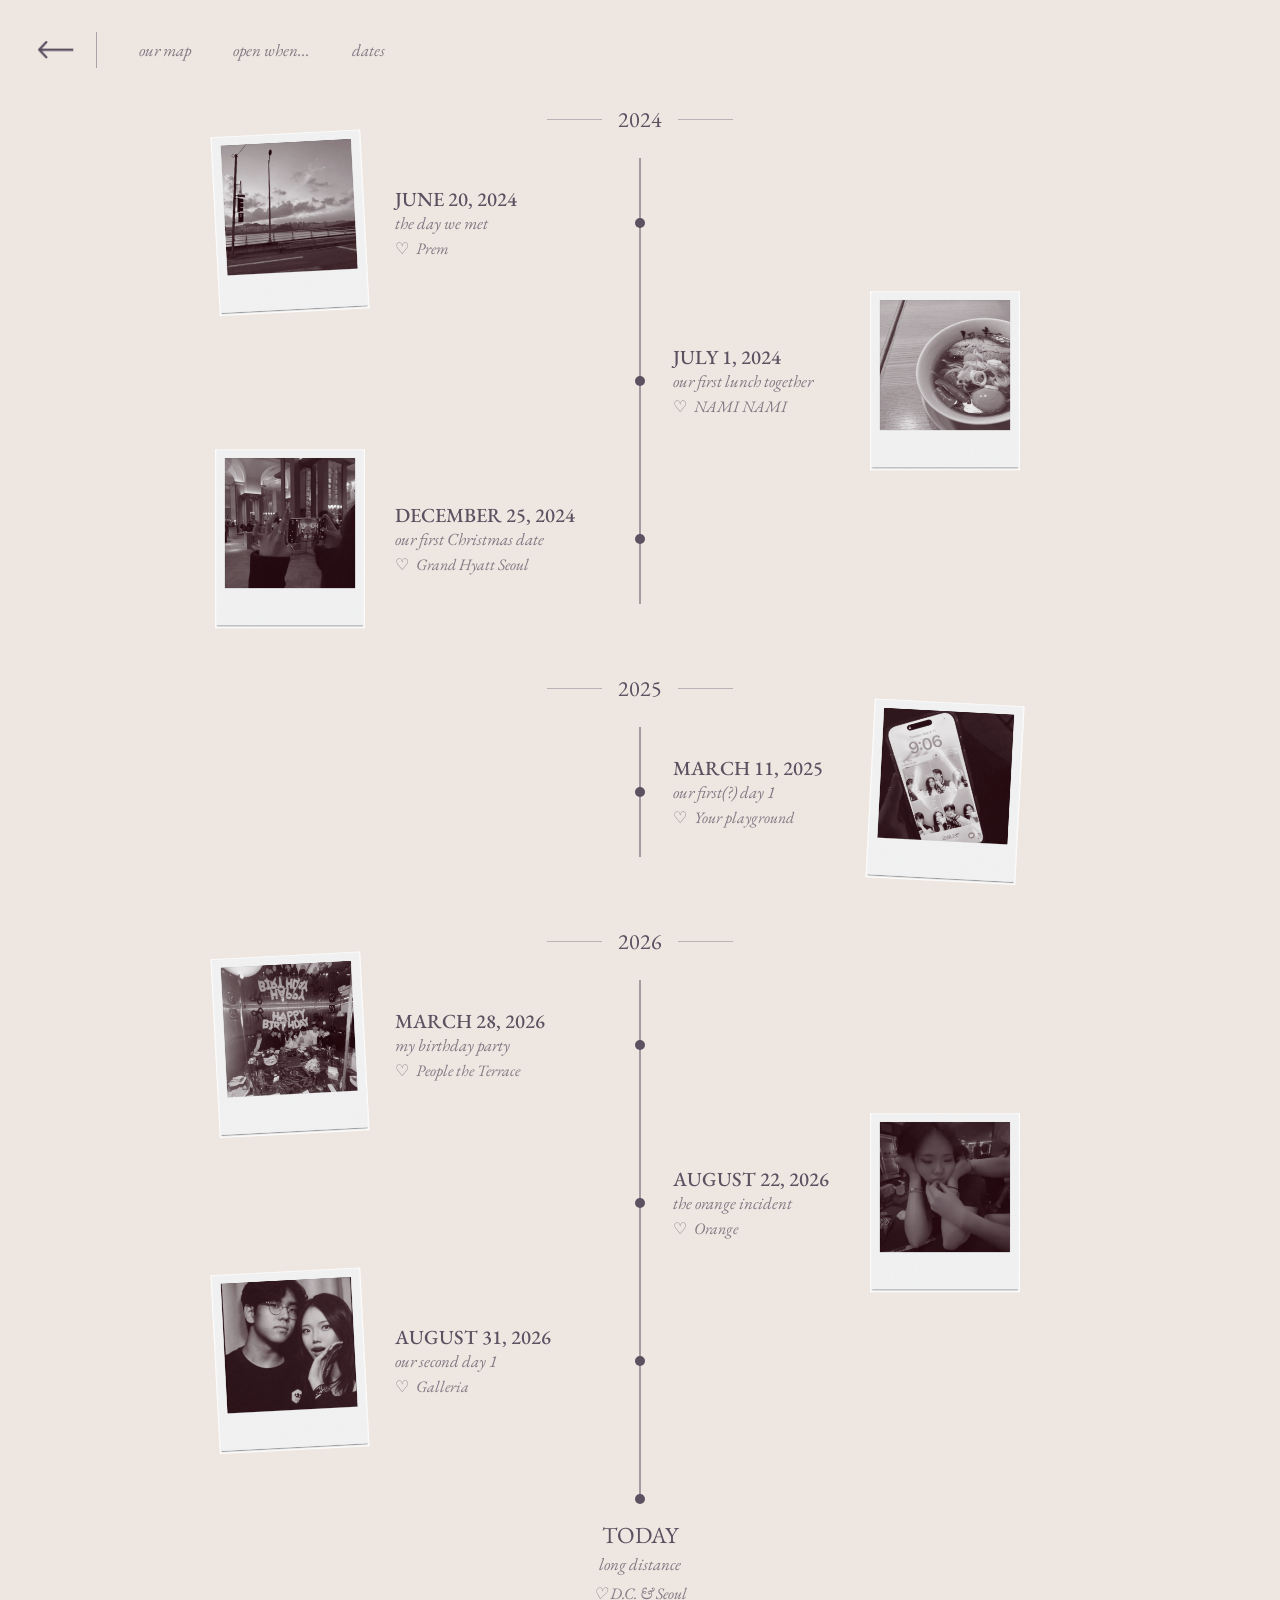
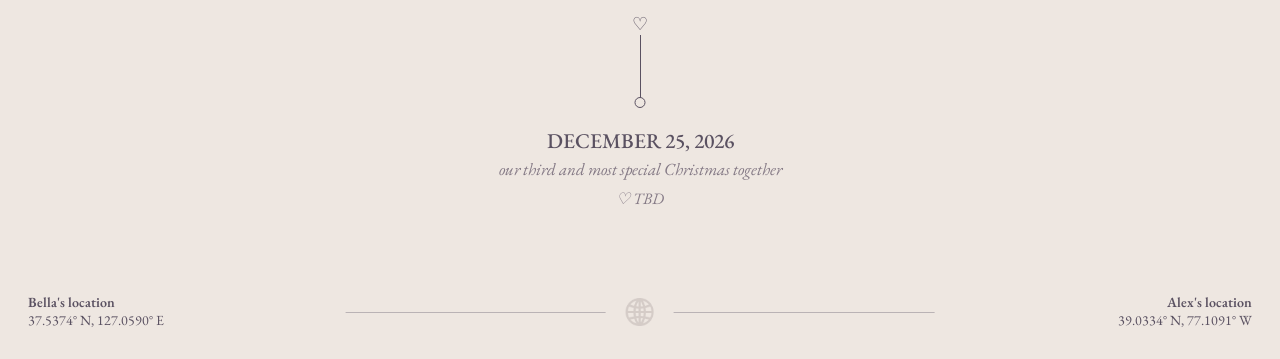
==== dates.html @ 2bf0354f "Add files via upload" ====
<!DOCTYPE html>
<html lang="en">
<head>
  <meta charset="UTF-8">
  <meta name="viewport" content="width=device-width, initial-scale=1.0">

  <title>Our Dates</title>

  <!-- EB Garamond -->
  <link rel="preconnect" href="https://fonts.googleapis.com">
  <link rel="preconnect" href="https://fonts.gstatic.com" crossorigin>

  <link
    href="https://fonts.googleapis.com/css2?family=EB+Garamond:ital,wght@0,400;0,500;0,600;1,400;1,500&display=swap"
    rel="stylesheet"
  >

  <style>

    /* ========================================
       RESET
    ======================================== */

    * {
      box-sizing: border-box;
      margin: 0;
      padding: 0;
    }

    html,
    body {
      width: 100%;
      min-height: 100%;
    }

    body {
      background: #eee7e1;
      color: #5A5161;

      font-family: "EB Garamond", serif;
    }


    /* ========================================
       PAGE
    ======================================== */

    .page {
      position: relative;

      width: 100%;
      min-height: 1650px;

      padding-top: 105px;
      padding-bottom: 150px;
    }


    /* ========================================
       NAVIGATION
    ======================================== */

    .top-nav {
      position: absolute;
      top: 32px;
      left: 38px;

      display: flex;
      align-items: center;
      gap: 42px;

      z-index: 20;
    }

    .back-link {
      display: flex;
      align-items: center;
    }

    .back-link img {
      width: 36px;
      height: auto;
      object-fit: contain;
    }

    .nav-divider {
      width: 1px;
      height: 36px;
      background: rgba(90, 81, 97, 0.45);
      margin-left: -20px;
    }

    .nav-link {
      text-decoration: none;
      color: #857986;

      font-size: 17px;
      font-style: italic;

      transition: opacity 0.2s ease;
    }

    .nav-link:hover {
      opacity: 0.55;
    }


    /* ========================================
       TIMELINE
    ======================================== */

    .timeline {
      position: relative;

      width: 760px;

      margin: 0 auto;
    }


    /* ========================================
       YEAR HEADERS
    ======================================== */

    .year-block {
      margin-bottom: 70px;
    }

    .year-title {
      display: flex;
      align-items: center;
      justify-content: center;

      gap: 16px;

      margin-bottom: 24px;

      font-size: 22px;
      font-weight: 400;
    }

    .year-line {
      width: 55px;
      height: 1px;

      background: rgba(90, 81, 97, 0.35);
    }


    /* ========================================
       YEAR TIMELINE LINE
    ======================================== */

    .year-content {
      position: relative;
    }

    .timeline-line {
      position: absolute;

      top: 0;
      bottom: 0;

      left: 50%;

      width: 1px;

      transform: translateX(-50%);

      background: #5A5161;
    }

    /* Extend ONLY the 2026 timeline down to TODAY */
    .year-block:last-of-type .timeline-line {
        bottom: -70px;
        margin-bottom: 0px;
    }

    .today-section {
        position: relative;
        text-align: center;

        margin-top: 100px;
    }

    .year-2026 {
        margin-bottom: 0;
    }

    .year-2026 .year-content {
        padding-bottom: 40px;
    }




    /* ========================================
       EVENTS
    ======================================== */

    .event {
      position: relative;

      display: grid;

      grid-template-columns:
        359px
        42px
        359px;

      width: 760px;

      min-height: 130px;

      align-items: center;

      margin-bottom: 28px;
    }


    /* TIMELINE DOT */

    .event-dot {
      grid-column: 2;

      width: 10px;
      height: 10px;

      justify-self: center;

      background: #5A5161;

      border-radius: 50%;

      z-index: 5;
    }


    /* ========================================
       LEFT EVENTS
    ======================================== */

    .event-left {
      position: relative;

      grid-column: 1;

      width: 100%;
      height: 130px;
    }


    /* left-side photo */

    .event-left .polaroid {
      position: absolute;

      left: -45px;  /* moves larger photo slightly outward */
      top: 50%;

      transform:
        translateY(-50%)
        rotate(-2deg);
    }


    /* left-side text

       IMPORTANT:
       every left event begins at exactly
       the same horizontal position
    */

    .event-left .event-text {
      position: absolute;

      left: 135px;
      top: 50%;

      width: 215px;

      transform: translateY(-50%);

      text-align: left;
    }


    /* ========================================
       RIGHT EVENTS
    ======================================== */

    .event-right {
      position: relative;

      grid-column: 3;

      width: 100%;
      height: 130px;
    }


    /* right-side text

       IMPORTANT:
       every right event begins at exactly
       the same horizontal position
    */

    .event-right .event-text {
      position: absolute;

      left: 12px;
      top: 50%;

      width: 215px;

      transform: translateY(-50%);

      text-align: left;
    }


    /* right-side photo */

    .event-right .polaroid {
      position: absolute;

      right: 0;
      top: 50%;

      transform:
        translateY(-50%)
        rotate(2deg);
    }


    /* ========================================
       POLAROIDS
    ======================================== */

    .polaroid {
      display: block;

      width: 150px;
      height: auto;
    }


    /* individual rotation options */

    .straight {
      transform: translateY(-50%) rotate(0deg) !important;
    }

    .tilt-left {
      transform: translateY(-50%) rotate(-3deg) !important;
    }

    .tilt-right {
      transform: translateY(-50%) rotate(3deg) !important;
    }


    /* ========================================
       EVENT TEXT
    ======================================== */

    .event-date {
      font-size: 20px;
      font-weight: 500;

      line-height: 1.05;

      text-transform: uppercase;

      white-space: nowrap;
    }

    .event-note {
      margin-top: 4px;

      color: #847985;

      font-size: 17px;
      font-style: italic;

      line-height: 1.1;
    }

    .event-location {
      display: flex;
      align-items: center;

      gap: 7px;

      margin-top: 8px;

      color: #847985;

      font-size: 16px;
      font-style: italic;

      line-height: 1;
    }

    .pin {
      font-style: normal;
      font-size: 16px;
    }


    /* ========================================
       TODAY
    ======================================== */

    .today-section {
      position: relative;

      text-align: center;

      margin-top: 0;
    }

    .today-dot {
      width: 10px;
      height: 10px;

      margin: 0 auto 16px;

      background: #5A5161;

      border-radius: 50%;
    }

    .today-title {
      font-size: 23px;
      font-weight: 400;

      text-transform: uppercase;
    }

    .today-note {
      margin-top: 3px;

      color: #847985;

      font-size: 17px;
      font-style: italic;
    }

    .today-location {
      margin-top: 8px;

      color: #847985;

      font-size: 16px;
      font-style: italic;
    }


    /* ========================================
       FUTURE LINE
    ======================================== */

    .future-line {
      position: relative;

      width: 1px;
      height: 80px;

      margin: 18px auto 0;

      background: #5A5161;
    }

    .future-heart {
      position: absolute;

      top: -10px;
      left: 50%;

      padding: 0 5px;

      transform: translateX(-50%);

      background: #eee7e1;

      color: #5A5161;

      font-size: 18px;
    }

    .future-circle {
      position: absolute;

      left: 50%;
      bottom: -6px;

      width: 11px;
      height: 11px;

      transform: translateX(-50%);

      background: #eee7e1;

      border: 1px solid #5A5161;
      border-radius: 50%;
    }


    /* ========================================
       FUTURE EVENT
    ======================================== */

    .future-event {
      margin-top: 25px;

      text-align: center;
    }

    .future-date {
      font-size: 21px;
      font-weight: 500;

      text-transform: uppercase;
    }

    .future-note {
      margin-top: 4px;

      color: #847985;

      font-size: 17px;
      font-style: italic;
    }

    .future-location {
      margin-top: 8px;

      color: #847985;

      font-size: 16px;
      font-style: italic;
    }


    /* ========================================
       FOOTER
    ======================================== */

    .footer-location {
      position: absolute;

      bottom: 30px;

      color: #5A5161;

      font-size: 14px;
      line-height: 1.25;
    }

    .footer-location strong {
      display: block;

      font-weight: 600;
    }

    .bella-footer {
      left: 28px;
    }

    .alex-footer {
      right: 28px;

      text-align: right;
    }


    /* ========================================
       FOOTER CENTER
    ======================================== */

    .footer-center {
      position: absolute;

      left: 50%;
      bottom: 33px;

      width: 46%;

      transform: translateX(-50%);

      display: flex;
      align-items: center;

      gap: 20px;
    }

    .footer-line {
      flex: 1;

      height: 1px;

      background: rgba(90, 81, 97, 0.35);
    }

    .globe-icon {
      display: block;

      width: 28px;
      height: auto;

      opacity: 0.45;
    }


    /* ========================================
       SMALLER SCREENS
    ======================================== */

    @media (max-width: 900px) {

      .timeline {
        transform: scale(0.85);
        transform-origin: top center;
      }

      .top-nav {
        gap: 25px;
      }

      .nav-link {
        font-size: 15px;
      }

    }

  </style>
</head>


<body>

<main class="page">


  <!-- =====================================
       NAVIGATION
  ====================================== -->

  <nav class="top-nav">

    <a href="index.html" class="back-link">
      <img src="back.png" alt="Back">
    </a>

    <div class="nav-divider"></div>

    <a href="map.html" class="nav-link">
      our map
    </a>

    <a href="letters.html" class="nav-link">
      open when...
    </a>


    <a href="dates.html" class="nav-link">
      dates
    </a>

  </nav>



  <!-- =====================================
       TIMELINE
  ====================================== -->

  <section class="timeline">


    <!-- =====================================
         2024
    ====================================== -->

    <div class="year-block">

      <div class="year-title">

        <div class="year-line"></div>

        <span>2024</span>

        <div class="year-line"></div>

      </div>


      <div class="year-content">

        <div class="timeline-line"></div>


        <!-- JUNE 20 -->

        <div class="event">

          <div class="event-left">

            <img
              src="june20.png"
              class="polaroid tilt-left"
              alt=""
            >

            <div class="event-text">

              <div class="event-date">
                June 20, 2024
              </div>

              <div class="event-note">
                the day we met
              </div>

              <div class="event-location">
                <span class="pin">♡</span>
                <span>Prem</span>
              </div>

            </div>

          </div>

          <div class="event-dot"></div>

        </div>



        <!-- JULY 1 -->

        <div class="event">

          <div class="event-dot"></div>

          <div class="event-right">

            <div class="event-text">

              <div class="event-date">
                July 1, 2024
              </div>

              <div class="event-note">
                our first lunch together
              </div>

              <div class="event-location">
                <span class="pin">♡</span>
                <span>NAMI NAMI</span>
              </div>

            </div>

            <img
              src="july1.png"
              class="polaroid straight"
              alt=""
            >

          </div>

        </div>



        <!-- DECEMBER 25 -->

        <div class="event">

          <div class="event-left">

            <img
              src="dec25-2024.png"
              class="polaroid straight"
              alt=""
            >

            <div class="event-text">

              <div class="event-date">
                December 25, 2024
              </div>

              <div class="event-note">
                our first Christmas date
              </div>

              <div class="event-location">
                <span class="pin">♡</span>
                <span>Grand Hyatt Seoul</span>
              </div>

            </div>

          </div>

          <div class="event-dot"></div>

        </div>

      </div>

    </div>



    <!-- =====================================
         2025
    ====================================== -->

    <div class="year-block">

      <div class="year-title">

        <div class="year-line"></div>

        <span>2025</span>

        <div class="year-line"></div>

      </div>


      <div class="year-content">

        <div class="timeline-line"></div>


        <!-- MARCH 11 -->

        <div class="event">

          <div class="event-dot"></div>

          <div class="event-right">

            <div class="event-text">

              <div class="event-date">
                March 11, 2025
              </div>

              <div class="event-note">
                our first(?) day 1
              </div>

              <div class="event-location">
                <span class="pin">♡</span>
                <span>Your playground</span>
              </div>

            </div>

            <img
              src="march11.png"
              class="polaroid tilt-right"
              alt=""
            >

          </div>

        </div>

      </div>

    </div>



    <!-- =====================================
         2026
    ====================================== -->

    <div class="year-block year-2026">

      <div class="year-title">

        <div class="year-line"></div>

        <span>2026</span>

        <div class="year-line"></div>

      </div>


      <div class="year-content">

        <div class="timeline-line"></div>


        <!-- MARCH 28 -->

        <div class="event">

          <div class="event-left">

            <img
              src="march28.png"
              class="polaroid tilt-left"
              alt=""
            >

            <div class="event-text">

              <div class="event-date">
                March 28, 2026
              </div>

              <div class="event-note">
                my birthday party
              </div>

              <div class="event-location">
                <span class="pin">♡</span>
                <span>People the Terrace</span>
              </div>

            </div>

          </div>

          <div class="event-dot"></div>

        </div>



        <!-- AUGUST 22 -->

        <div class="event">

          <div class="event-dot"></div>

          <div class="event-right">

            <div class="event-text">

              <div class="event-date">
                August 22, 2026
              </div>

              <div class="event-note">
                the orange incident
              </div>

              <div class="event-location">
                <span class="pin">♡</span>
                <span>Orange</span>
              </div>

            </div>

            <img
              src="aug22.png"
              class="polaroid straight"
              alt=""
            >

          </div>

        </div>



        <!-- AUGUST 31 -->

        <div class="event">

          <div class="event-left">

            <img
              src="aug31.png"
              class="polaroid tilt-left"
              alt=""
            >

            <div class="event-text">

              <div class="event-date">
                August 31, 2026
              </div>

              <div class="event-note">
                our second day 1
              </div>

              <div class="event-location">
                <span class="pin">♡</span>
                <span>Galleria</span>
              </div>

            </div>

          </div>

          <div class="event-dot"></div>

        </div>

      </div>

    </div>



    <!-- =====================================
         TODAY
    ====================================== -->

    <div class="today-section">

      <div class="today-dot"></div>

      <div class="today-title">
        Today
      </div>

      <div class="today-note">
        long distance
      </div>

      <div class="today-location">
        ♡ D.C. &amp; Seoul
      </div>



      <!-- FUTURE -->

      <div class="future-line">

        <div class="future-heart">
          ♡
        </div>

        <div class="future-circle"></div>

      </div>


      <div class="future-event">

        <div class="future-date">
          December 25, 2026
        </div>

        <div class="future-note">
          our third and most special Christmas together
        </div>

        <div class="future-location">
          ♡ TBD
        </div>

      </div>

    </div>


  </section>



  <!-- =====================================
       FOOTER
  ====================================== -->

  <div class="footer-location bella-footer">

    <strong>
      Bella's location
    </strong>

    <span>
      37.5374° N, 127.0590° E
    </span>

  </div>



  <div class="footer-center">

    <div class="footer-line"></div>

    <img
      src="globe.png"
      class="globe-icon"
      alt=""
    >

    <div class="footer-line"></div>

  </div>



  <div class="footer-location alex-footer">

    <strong>
      Alex's location
    </strong>

    <span>
      39.0334° N, 77.1091° W
    </span>

  </div>


</main>

</body>
</html>
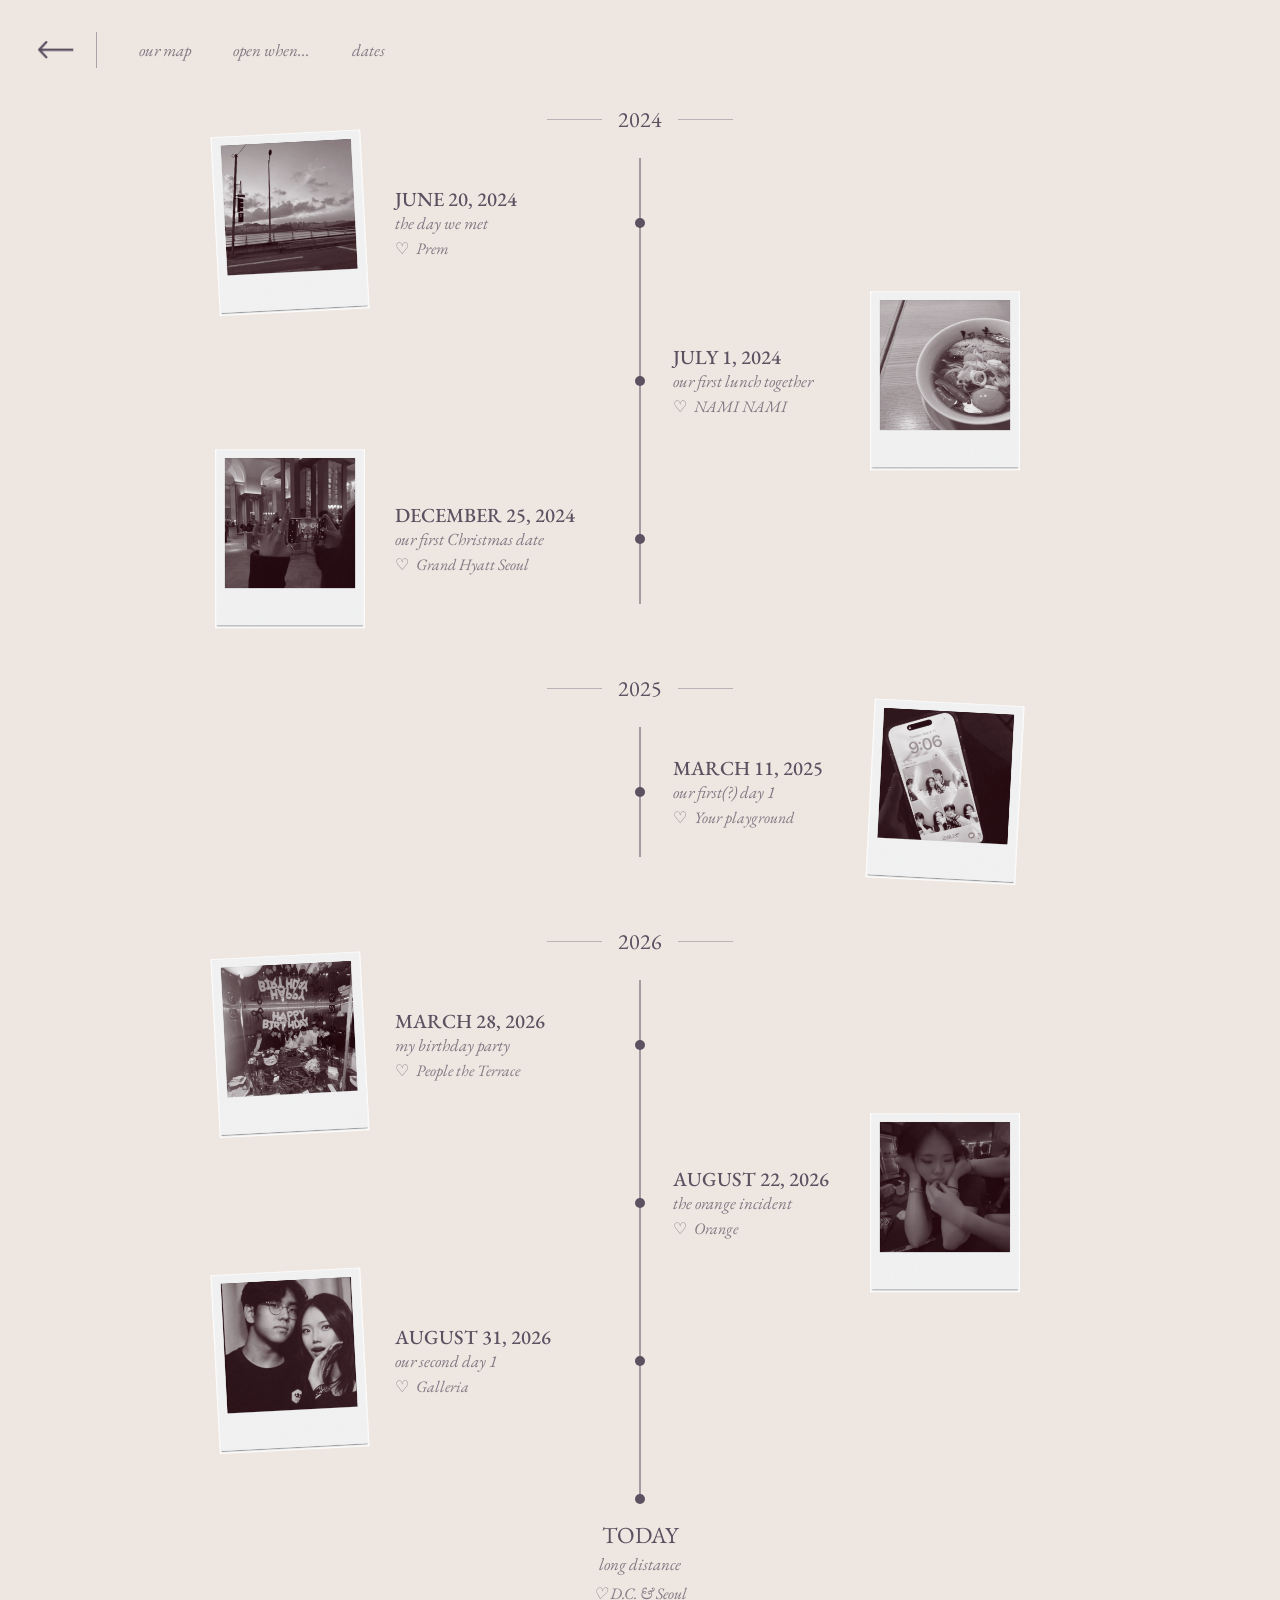
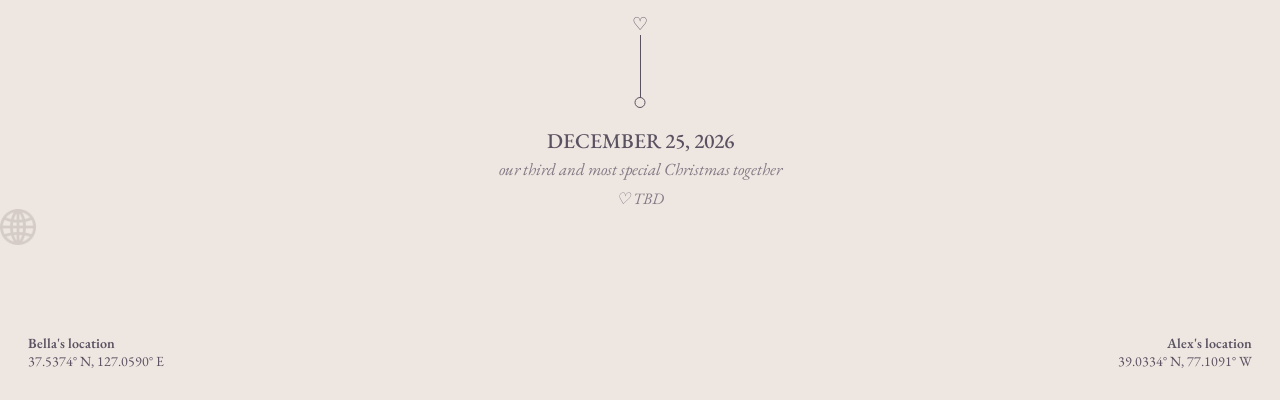
==== commit 6b93bc79: "Update dates.html" ====
--- a/dates.html
+++ b/dates.html
@@ -580,36 +580,56 @@
        FOOTER CENTER
     ======================================== */
 
-    .footer-center {
+    .bottom-location {
       position: absolute;
+      bottom: 32px;
+
+      font-size: 17px;
+      line-height: 1.2;
+
+      z-index: 20;
+    }
+
+    .bottom-location strong {
+      display: block;
+      font-weight: 600;
+    }
+
+    .bella-bottom {
+      left: 38px;
+    }
+
+    .alex-bottom {
+      right: 38px;
+      text-align: right;
+    }
+
+    .bottom-center {
+      position: absolute;
 
       left: 50%;
-      bottom: 33px;
-
-      width: 46%;
+      bottom: 38px;
+
+      width: 47%;
 
       transform: translateX(-50%);
 
       display: flex;
       align-items: center;
-
-      gap: 20px;
-    }
-
-    .footer-line {
+      gap: 25px;
+
+      z-index: 20;
+    }
+
+    .bottom-line {
       flex: 1;
-
       height: 1px;
 
-      background: rgba(90, 81, 97, 0.35);
+      background: rgba(90,81,97,0.45);
     }
 
     .globe-icon {
-      display: block;
-
-      width: 28px;
-      height: auto;
-
+      width: 36px;
       opacity: 0.45;
     }
 
@@ -1125,4 +1145,4 @@
 </main>
 
 </body>
-</html>+</html>
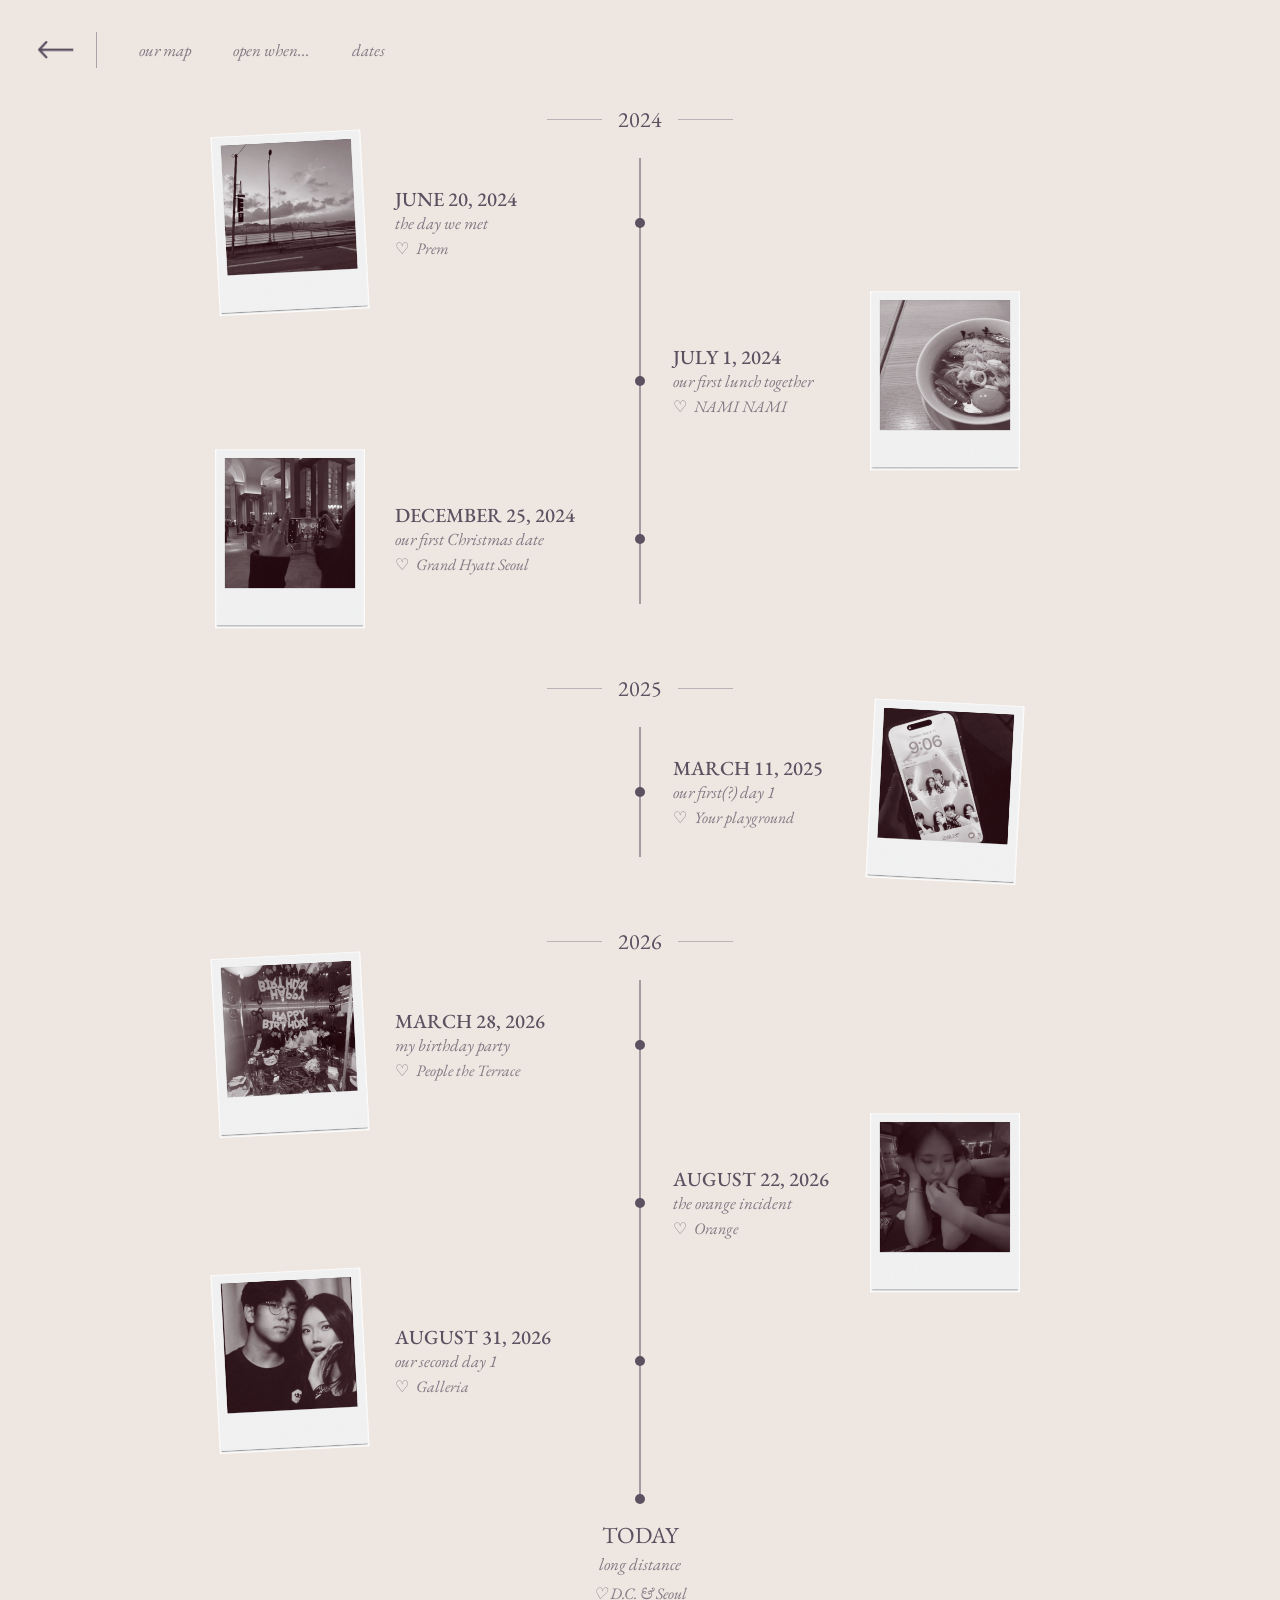
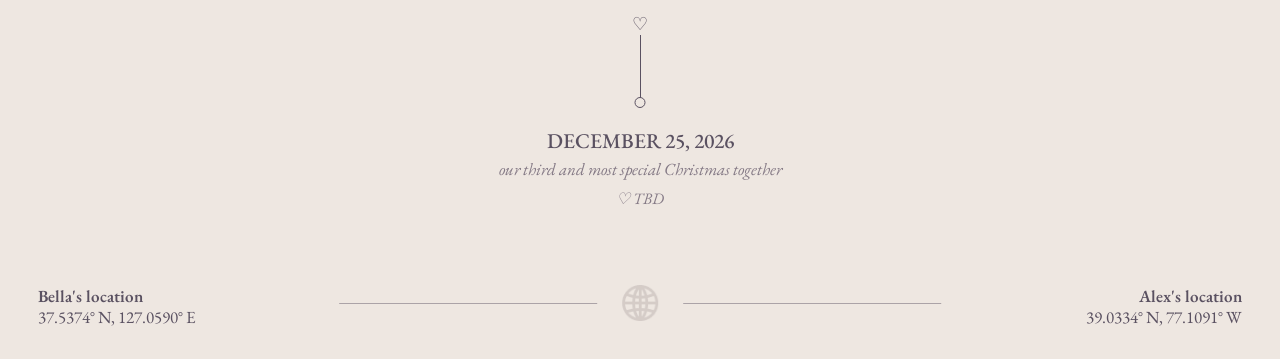
==== commit fc48720b: "Update dates.html" ====
--- a/dates.html
+++ b/dates.html
@@ -1094,52 +1094,33 @@
   </section>
 
 
-
-  <!-- =====================================
-       FOOTER
-  ====================================== -->
-
-  <div class="footer-location bella-footer">
-
-    <strong>
-      Bella's location
-    </strong>
-
-    <span>
-      37.5374° N, 127.0590° E
-    </span>
-
-  </div>
-
-
-
-  <div class="footer-center">
-
-    <div class="footer-line"></div>
-
-    <img
-      src="globe.png"
-      class="globe-icon"
-      alt=""
-    >
-
-    <div class="footer-line"></div>
-
-  </div>
-
-
-
-  <div class="footer-location alex-footer">
-
-    <strong>
-      Alex's location
-    </strong>
-
-    <span>
-      39.0334° N, 77.1091° W
-    </span>
-
-  </div>
+  <!-- BOTTOM -->
+
+    <div class="bottom-location bella-bottom">
+      <strong>Bella's location</strong>
+      <span>37.5374° N, 127.0590° E</span>
+    </div>
+
+
+    <div class="bottom-center">
+
+      <div class="bottom-line"></div>
+
+      <img
+        src="globe.png"
+        class="globe-icon"
+        alt=""
+      >
+
+      <div class="bottom-line"></div>
+
+    </div>
+
+
+    <div class="bottom-location alex-bottom">
+      <strong>Alex's location</strong>
+      <span>39.0334° N, 77.1091° W</span>
+    </div>
 
 
 </main>
